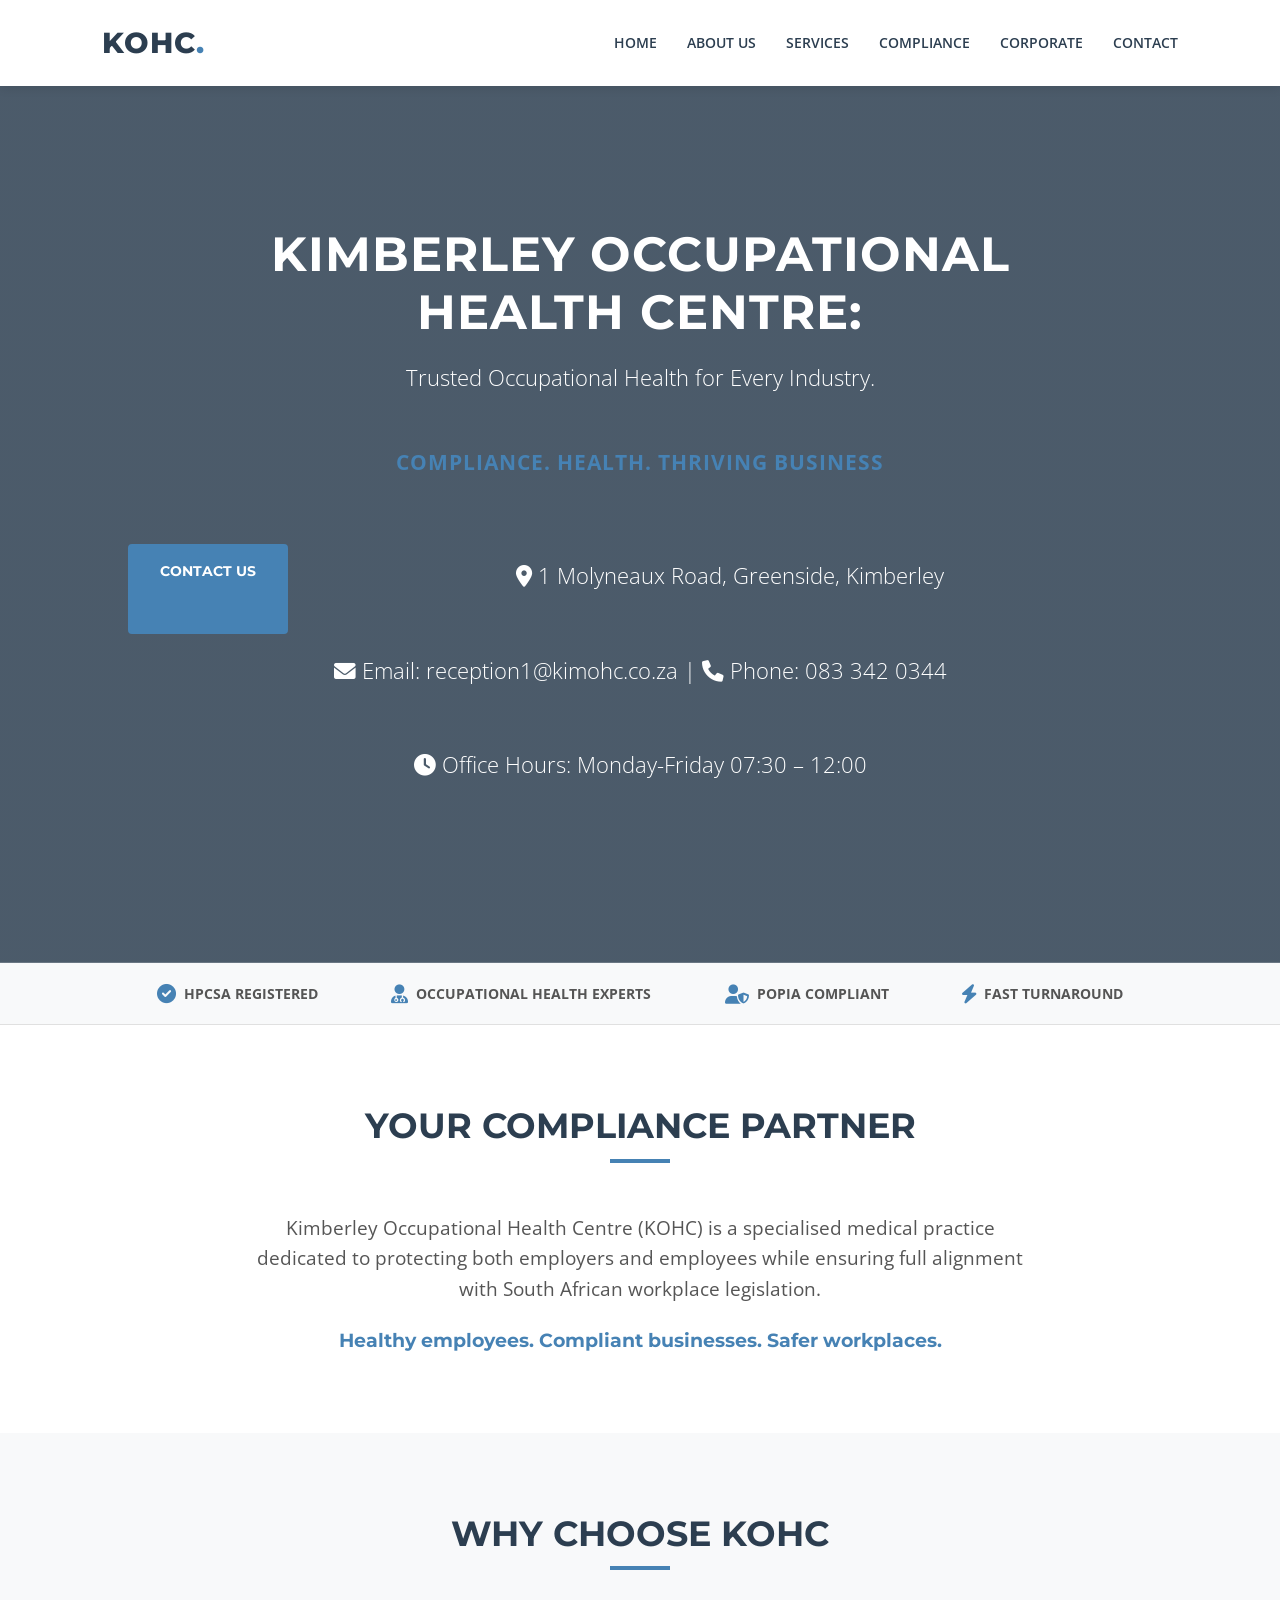
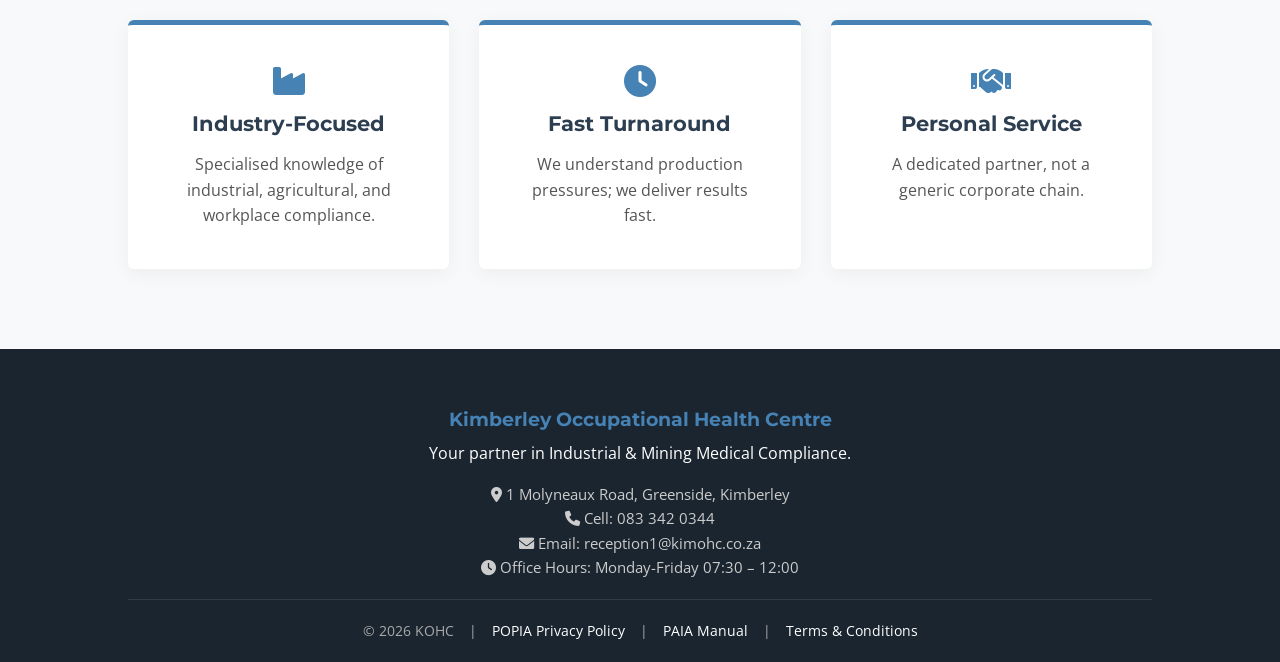
==== index.html @ a4889ae9 "update nav" ====
<!DOCTYPE html>
<html lang="en-ZA">
<head>
    <meta charset="UTF-8">
    <meta name="viewport" content="width=device-width, initial-scale=1.0">
    <title>KOHC | Occupational Health Services Kimberley</title>
    <link rel="stylesheet" href="style.css">
    <link rel="stylesheet" href="https://cdnjs.cloudflare.com/ajax/libs/font-awesome/6.0.0/css/all.min.css">
</head>
<body>

 <nav>
        <div class="logo">KOHC<span>.</span></div>
        <ul>
            <li><a href="index.html">Home</a></li>
            <li><a href="about.html">About Us</a></li>
            <li><a href="services.html">Services</a></li>
            <li><a href="compliance.html">Compliance</a></li>
            <li><a href="corporate.html">Corporate</a></li>
            <li><a href="contact.html">Contact</a></li>
        </ul>
    </nav>

    <header class="hero">
       <h1>Kimberley Occupational Health Centre:</h1> <!-- -->
       <p>Trusted Occupational Health for Every Industry.</p> <!-- -->
       <p style="font-size: 1.3rem; margin-top: 10px; font-weight: bold; letter-spacing: 1px; color: var(--steel-blue);">COMPLIANCE. HEALTH. THRIVING BUSINESS</p> <!-- -->
       <div class="cta-group" style="margin-top: 25px;">
            <a href="contact.html" class="btn btn-primary">Contact Us</a>
            <p style="margin-top: 15px;"><i class="fas fa-map-marker-alt"></i> 1 Molyneaux Road, Greenside, Kimberley</p> <!-- -->
            <p><i class="fas fa-envelope"></i> Email: reception1@kimohc.co.za | <i class="fas fa-phone"></i> Phone: 083 342 0344</p> <!-- -->
            <p><i class="fas fa-clock"></i> Office Hours: Monday-Friday 07:30 – 12:00</p> <!-- -->
        </div>
    </header>

    <div class="trust-bar">
        <div class="trust-item"><i class="fas fa-check-circle"></i> HPCSA REGISTERED</div>
        <div class="trust-item"><i class="fas fa-user-md"></i> OCCUPATIONAL HEALTH EXPERTS</div> <!-- -->
        <div class="trust-item"><i class="fas fa-user-shield"></i> POPIA COMPLIANT</div>
        <div class="trust-item"><i class="fas fa-bolt"></i> FAST TURNAROUND</div>
    </div>

    <section id="intro" class="section-padding">
        <div class="section-title">
            <h2>Your Compliance Partner</h2>
        </div>
        <div style="max-width: 800px; margin: 0 auto; text-align: center;">
            <p style="font-size: 1.2rem; color: #555;">Kimberley Occupational Health Centre (KOHC) is a specialised medical practice dedicated to protecting both employers and employees while ensuring full alignment with South African workplace legislation.</p> <!-- -->
            <br>
            <h3 style="color: var(--steel-blue);">Healthy employees. Compliant businesses. Safer workplaces.</h3>
        </div>
    </section>

    <section id="why-choose" class="section-padding" style="background: var(--light-grey);">
        <div class="section-title">
            <h2>Why Choose KOHC</h2>
        </div>
        <div class="grid">
            <div class="card">
                <i class="fas fa-industry fa-2x" style="color: var(--steel-blue); margin-bottom: 15px;"></i>
                <h3>Industry-Focused</h3> <!-- -->
                <p>Specialised knowledge of industrial, agricultural, and workplace compliance.</p>
            </div>
            <div class="card">
                <i class="fas fa-clock fa-2x" style="color: var(--steel-blue); margin-bottom: 15px;"></i>
                <h3>Fast Turnaround</h3>
                <p>We understand production pressures; we deliver results fast.</p>
            </div>
            <div class="card">
                <i class="fas fa-handshake fa-2x" style="color: var(--steel-blue); margin-bottom: 15px;"></i>
                <h3>Personal Service</h3>
                <p>A dedicated partner, not a generic corporate chain.</p>
            </div>
        </div>
    </section>

    <footer>
        <div class="footer-grid">
            <h3>Kimberley Occupational Health Centre</h3> <!-- -->
            <p>Your partner in Industrial & Mining Medical Compliance.</p>
            <p style="margin-top: 15px; font-size: 0.95rem; line-height: 1.6; color: #ccc;">
                <i class="fas fa-map-marker-alt"></i> 1 Molyneaux Road, Greenside, Kimberley<br> <!-- -->
                <i class="fas fa-phone"></i> Cell: 083 342 0344<br> <!-- -->
                <i class="fas fa-envelope"></i> Email: reception1@kimohc.co.za<br> <!-- -->
                <i class="fas fa-clock"></i> Office Hours: Monday-Friday 07:30 – 12:00 <!-- -->
            </p>
        </div>
        <div class="footer-bottom" style="margin-top: 20px; display: flex; justify-content: center; gap: 15px; flex-wrap: wrap;">
            <span>&copy; 2026 KOHC</span> | 
            <a href="popia.html" style="color: white; text-decoration: none;">POPIA Privacy Policy</a> | 
            <a href="paia.html" style="color: white; text-decoration: none;">PAIA Manual</a> | 
            <a href="terms.html" style="color: white; text-decoration: none;">Terms & Conditions</a>
        </div>
    </footer>

</body>
</html>
---- style.css ----
/* =========================================
   GLOBAL STYLES & FONTS
   ========================================= */
@import url('https://fonts.googleapis.com/css2?family=Montserrat:wght@400;700;800&family=Open+Sans:wght@300;400;600&display=swap');

:root {
    --charcoal: #2c3e50;
    --steel-blue: #4682b4;
    --accent-blue: #5dade2;
    --white: #ffffff;
    --light-grey: #f8f9fa;
    --dark-bg: #1a252f;
    --transition: all 0.3s ease;
}

* { 
    box-sizing: border-box; 
    margin: 0; 
    padding: 0; 
}

body {
    font-family: 'Open Sans', sans-serif;
    line-height: 1.6;
    color: var(--charcoal);
    background-color: var(--white);
}

h1, h2, h3, h4 { 
    font-family: 'Montserrat', sans-serif; 
    font-weight: 700; 
    line-height: 1.2;
}

/* =========================================
   NAVIGATION BAR
   ========================================= */
nav {
    display: flex;
    justify-content: space-between;
    align-items: center;
    padding: 20px 8%;
    background: var(--white);
    position: sticky;
    top: 0;
    z-index: 1000;
    box-shadow: 0 2px 10px rgba(0,0,0,0.1);
}

.logo { 
    font-size: 1.8rem; 
    font-weight: 800; 
    font-family: 'Montserrat', sans-serif;
    color: var(--charcoal); 
    letter-spacing: 1px;
}

.logo span { 
    color: var(--steel-blue); 
}

nav ul { 
    display: flex; 
    list-style: none; 
    gap: 30px; 
}

nav a { 
    text-decoration: none; 
    color: var(--charcoal); 
    font-weight: 600; 
    font-size: 0.9rem; 
    text-transform: uppercase;
    transition: var(--transition); 
}

nav a:hover { 
    color: var(--steel-blue); 
}

/* =========================================
   HERO SECTION
   ========================================= */
.hero {
    background: linear-gradient(rgba(44, 62, 80, 0.85), rgba(44, 62, 80, 0.85)), url('https://images.unsplash.com/photo-1579165466541-74e2beeac70b?auto=format&fit=crop&q=80&w=2070'); 
    background-size: cover;
    background-position: center;
    padding: 140px 10%;
    text-align: center;
    color: var(--white);
    display: flex;
    flex-direction: column;
    align-items: center;
    justify-content: center;
}

/* Custom styling for the corporate motto badge */
.hero-motto {
    font-size: 0.9rem;
    font-weight: 700;
    letter-spacing: 2px;
    color: var(--accent-blue);
    margin-bottom: 15px;
    text-transform: uppercase;
    display: block;
}

.hero h1 { 
    font-size: 3rem; 
    margin-bottom: 20px; 
    text-transform: uppercase;
    letter-spacing: 1px;
    max-width: 950px;
}

.hero p { 
    font-size: 1.35rem; 
    margin-bottom: 40px; 
    font-weight: 300; 
    max-width: 800px;
    margin-left: auto;
    margin-right: auto;
}

/* =========================================
   BUTTONS
   ========================================= */
.cta-group { 
    display: flex; 
    justify-content: center; 
    gap: 20px; 
    flex-wrap: wrap; 
}

.btn {
    padding: 15px 30px;
    border-radius: 4px;
    text-decoration: none;
    font-weight: 700;
    text-transform: uppercase;
    font-size: 0.85rem;
    transition: var(--transition);
    cursor: pointer;
    font-family: 'Montserrat', sans-serif;
}

.btn-primary { 
    background: var(--steel-blue); 
    color: var(--white); 
    border: 2px solid var(--steel-blue);
}

.btn-primary:hover { 
    background: var(--accent-blue); 
    border-color: var(--accent-blue);
    transform: translateY(-3px); 
}

.btn-secondary { 
    border: 2px solid var(--white); 
    color: var(--white); 
    background: transparent;
}

.btn-secondary:hover { 
    background: var(--white); 
    color: var(--charcoal); 
    transform: translateY(-3px);
}

/* =========================================
   TRUST BAR
   ========================================= */
.trust-bar {
    background: var(--light-grey);
    padding: 20px 10%;
    display: flex;
    justify-content: space-around;
    align-items: center;
    border-bottom: 1px solid #e0e0e0;
    flex-wrap: wrap;
    gap: 15px;
}

.trust-item { 
    font-weight: 700; 
    color: #555; 
    font-size: 0.85rem; 
    display: flex;
    align-items: center;
    gap: 8px;
    text-transform: uppercase;
}

.trust-item i {
    color: var(--steel-blue);
    font-size: 1.2rem;
}

/* =========================================
   SECTIONS & GRIDS
   ========================================= */
.section-padding { 
    padding: 80px 10%; 
}

.section-title { 
    text-align: center; 
    margin-bottom: 50px; 
}

.section-title h2 { 
    font-size: 2.2rem; 
    color: var(--charcoal); 
    position: relative; 
    padding-bottom: 15px; 
    text-transform: uppercase;
}

.section-title h2::after { 
    content: ''; 
    width: 60px; 
    height: 4px; 
    background: var(--steel-blue); 
    position: absolute; 
    bottom: 0; 
    left: 50%; 
    transform: translateX(-50%); 
}

.grid { 
    display: grid; 
    grid-template-columns: repeat(auto-fit, minmax(280px, 1fr)); 
    gap: 30px; 
}

.card { 
    background: var(--white); 
    padding: 40px; 
    border-radius: 6px; 
    box-shadow: 0 5px 20px rgba(0,0,0,0.05); 
    border-top: 5px solid var(--steel-blue); 
    transition: var(--transition); 
    text-align: center;
}

.card:hover { 
    transform: translateY(-10px); 
    box-shadow: 0 10px 25px rgba(0,0,0,0.1);
}

.card h3 { 
    margin-bottom: 15px; 
    color: var(--charcoal); 
    font-size: 1.3rem;
}

.card p {
    color: #555;
}

.card ul {
    list-style: none;
    text-align: left;
    margin-top: 15px;
}

.card ul li {
    padding: 8px 0;
    border-bottom: 1px solid #eee;
    color: #555;
}

.card ul li:last-child {
    border-bottom: none;
}

/* =========================================
   FOOTER
   ========================================= */
footer { 
    background: var(--dark-bg); 
    color: var(--white); 
    padding: 60px 10% 20px; 
    text-align: center; 
}

.footer-grid h3 {
    color: var(--steel-blue);
    margin-bottom: 10px;
}

.footer-bottom { 
    margin-top: 40px; 
    padding-top: 20px; 
    border-top: 1px solid rgba(255,255,255,0.1); 
    font-size: 0.85rem; 
    color: #aaa;
}

.footer-bottom a {
    transition: var(--transition);
}

.footer-bottom a:hover {
    color: var(--steel-blue) !important;
}

/* =========================================
   MOBILE RESPONSIVENESS (THE ULTIMATE FIX)
   ========================================= */
@media (max-width: 768px) {
    /* 1. Navigation Restructure */
    nav { 
        flex-direction: column; 
        padding: 15px 5%;
    }
    nav ul {
        justify-content: center;
        gap: 12px;
        margin-top: 10px;
        flex-wrap: wrap;
    }
    nav a { font-size: 0.85rem; }

    /* 2. OVERRIDE INLINE STYLES ON HERO BANNERS (Fixes squished text!) */
    .hero {
        padding: 60px 5% !important; 
    }
    .hero-motto {
        font-size: 0.8rem !important;
        margin-bottom: 10px !important;
    }
    .hero h1 { 
        font-size: 1.8rem !important; 
    }
    .hero p {
        font-size: 1.1rem !important;
        margin-bottom: 20px !important;
    }
    
    /* 3. Make buttons full-width for easy tapping */
    .cta-group {
        flex-direction: column;
        width: 100%;
        gap: 15px;
    }
    .btn {
        width: 100%;
        display: block;
        text-align: center;
    }
    
    /* 4. Trust Bar: Neat 2x2 grid instead of a massive list */
    .trust-bar {
        display: grid !important;
        grid-template-columns: 1fr 1fr;
        gap: 15px;
        padding: 20px 5%;
    }
    .trust-item {
        flex-direction: column;
        text-align: center;
        font-size: 0.75rem;
        gap: 5px;
    }

    /* 5. Tame the general padding */
    .section-padding { 
        padding: 40px 5% !important; 
    }
    .section-title h2 {
        font-size: 1.6rem;
    }
    
    /* 6. FORCE ALL INLINE GRIDS TO 1 COLUMN */
    .grid {
        grid-template-columns: 1fr !important;
        gap: 20px !important;
    }
    
    /* 7. EXCEPT the Staff Gallery - force to 2 columns so portraits aren't massive */
    .grid[style*="minmax"] {
        grid-template-columns: 1fr 1fr !important;
        gap: 10px !important;
    }

    /* 8. Fix the Doctor's inline padding pushing her text off-screen */
    div[style*="padding-left: 20px"] {
        padding-left: 0 !important;
        margin-top: 15px;
        text-align: center;
    }

    /* 9. Contact Page Form/Boxes */
    div[style*="min-width: 300px"] {
        min-width: 100% !important;
    }
    
    /* 10. Footer Links Stack */
    .footer-bottom {
        display: flex;
        flex-direction: column;
        gap: 10px;
    }
}
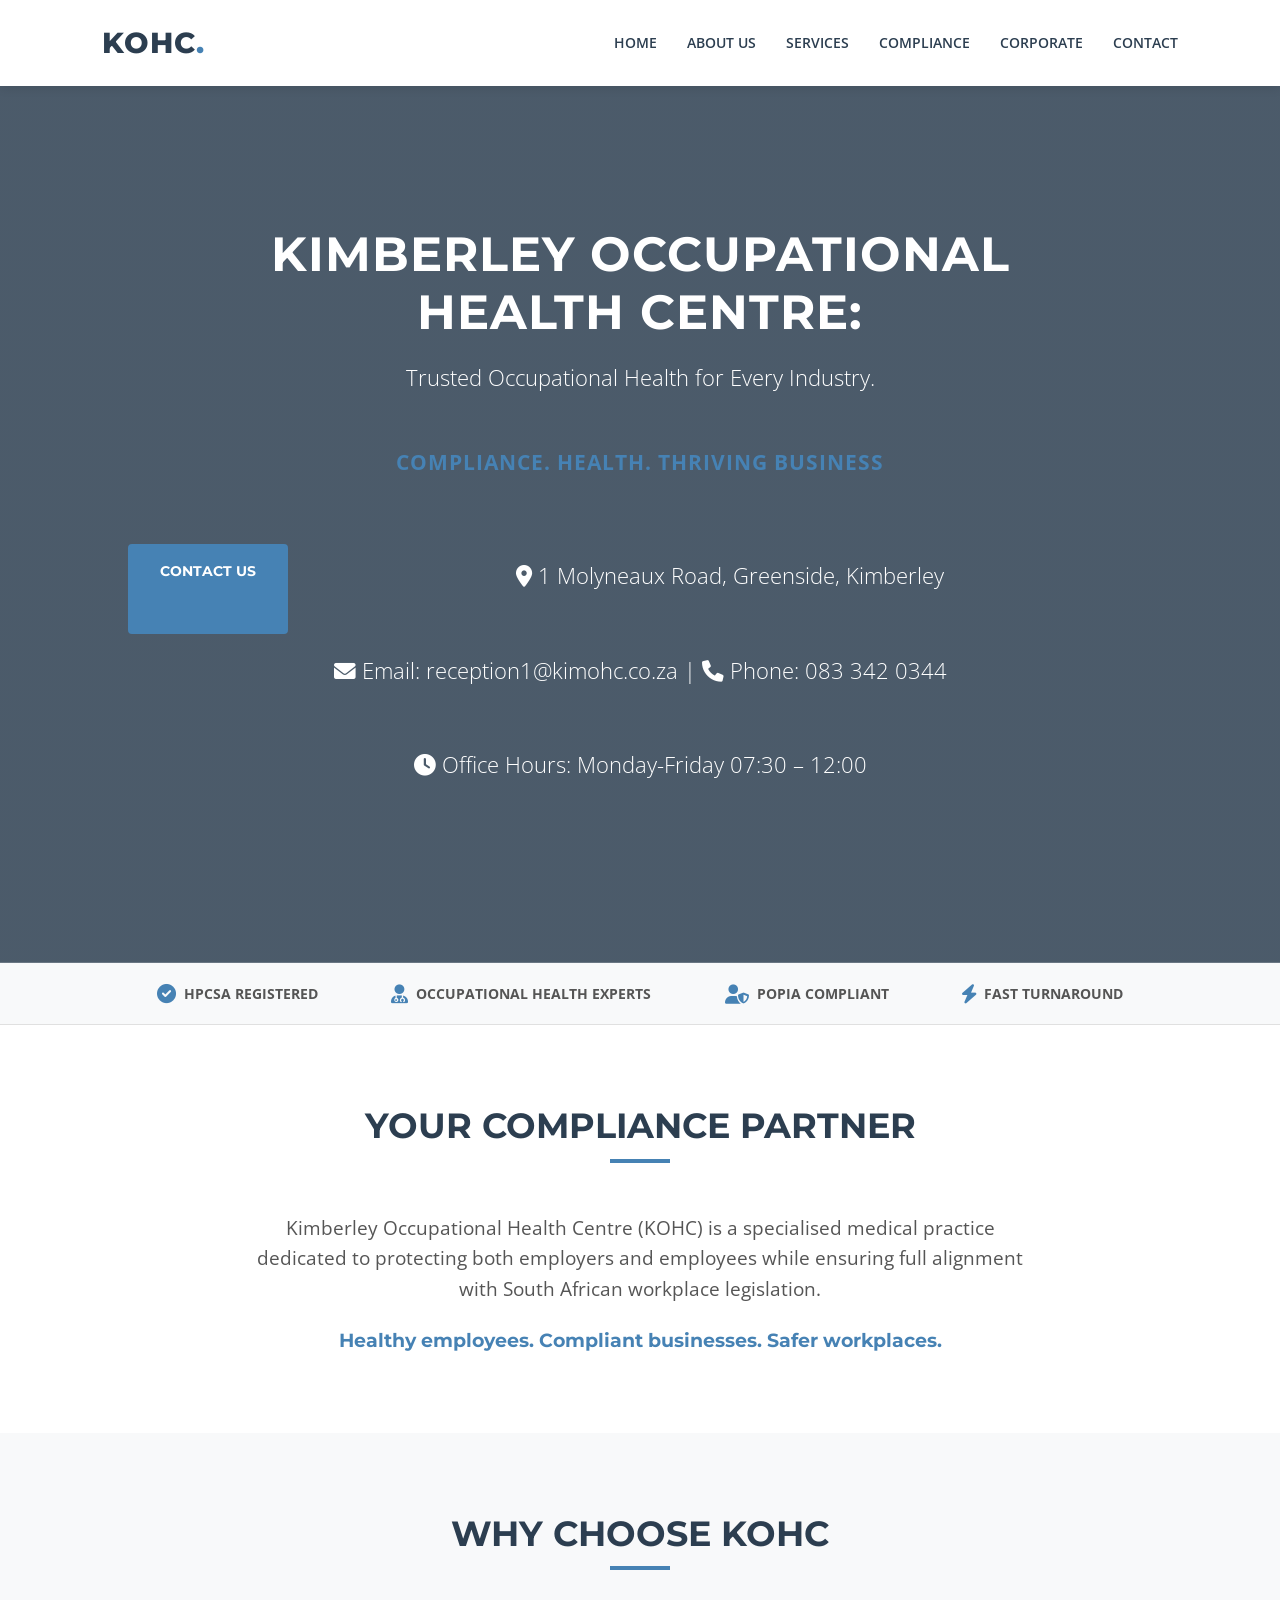
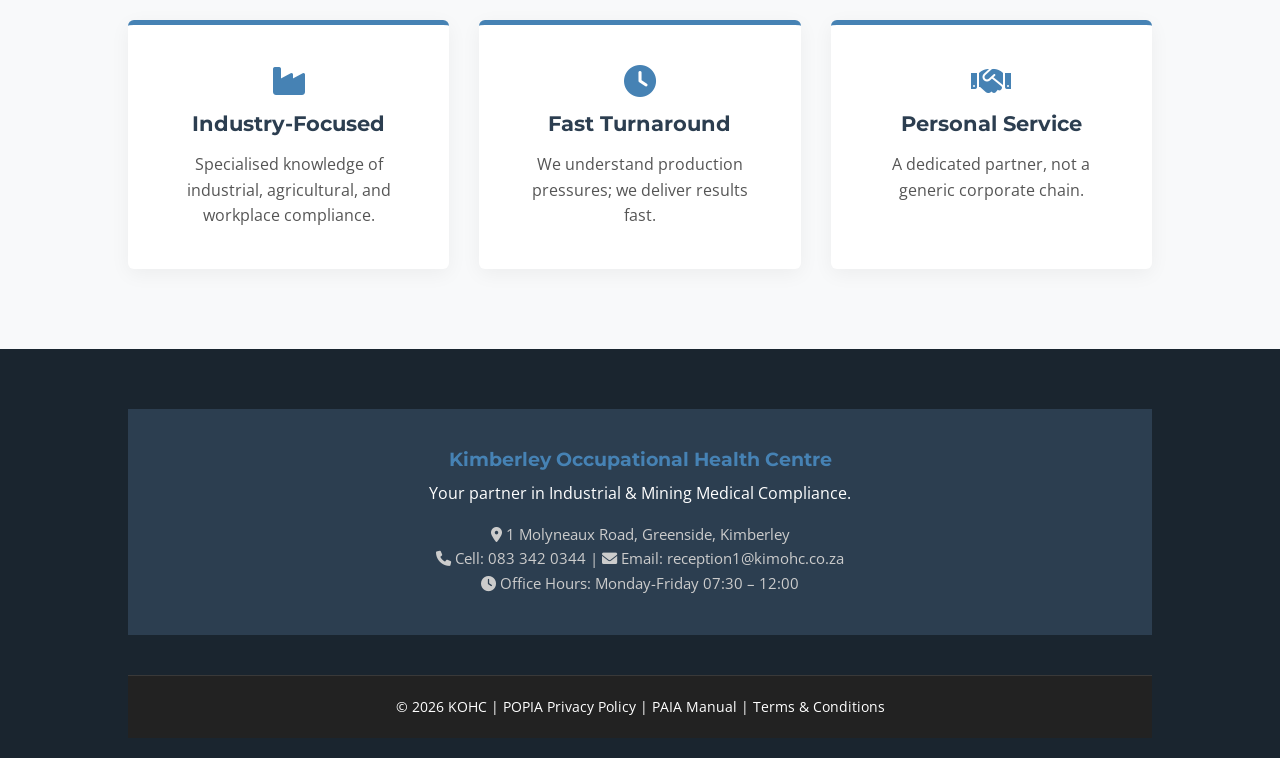
==== commit 846a5918: "code changes" ====
--- a/index.html
+++ b/index.html
@@ -74,18 +74,17 @@
         </div>
     </section>
 
-    <footer>
-        <div class="footer-grid">
-            <h3>Kimberley Occupational Health Centre</h3> <!-- -->
+  <footer>
+        <div class="footer-grid" style="padding: 40px 10%; display: flex; flex-direction: column; align-items: center; background: var(--charcoal); color: white;">
+            <h3>Kimberley Occupational Health Centre</h3>
             <p>Your partner in Industrial & Mining Medical Compliance.</p>
-            <p style="margin-top: 15px; font-size: 0.95rem; line-height: 1.6; color: #ccc;">
-                <i class="fas fa-map-marker-alt"></i> 1 Molyneaux Road, Greenside, Kimberley<br> <!-- -->
-                <i class="fas fa-phone"></i> Cell: 083 342 0344<br> <!-- -->
-                <i class="fas fa-envelope"></i> Email: reception1@kimohc.co.za<br> <!-- -->
-                <i class="fas fa-clock"></i> Office Hours: Monday-Friday 07:30 – 12:00 <!-- -->
+            <p style="margin-top: 15px; font-size: 0.95rem; line-height: 1.6; text-align: center; color: #ccc;">
+                <i class="fas fa-map-marker-alt"></i> 1 Molyneaux Road, Greenside, Kimberley<br>
+                <i class="fas fa-phone"></i> Cell: 083 342 0344 | <i class="fas fa-envelope"></i> Email: reception1@kimohc.co.za<br>
+                <i class="fas fa-clock"></i> Office Hours: Monday-Friday 07:30 – 12:00
             </p>
         </div>
-        <div class="footer-bottom" style="margin-top: 20px; display: flex; justify-content: center; gap: 15px; flex-wrap: wrap;">
+        <div class="footer-bottom" style="text-align: center; padding: 20px; background: #222; color: white;">
             <span>&copy; 2026 KOHC</span> | 
             <a href="popia.html" style="color: white; text-decoration: none;">POPIA Privacy Policy</a> | 
             <a href="paia.html" style="color: white; text-decoration: none;">PAIA Manual</a> | 
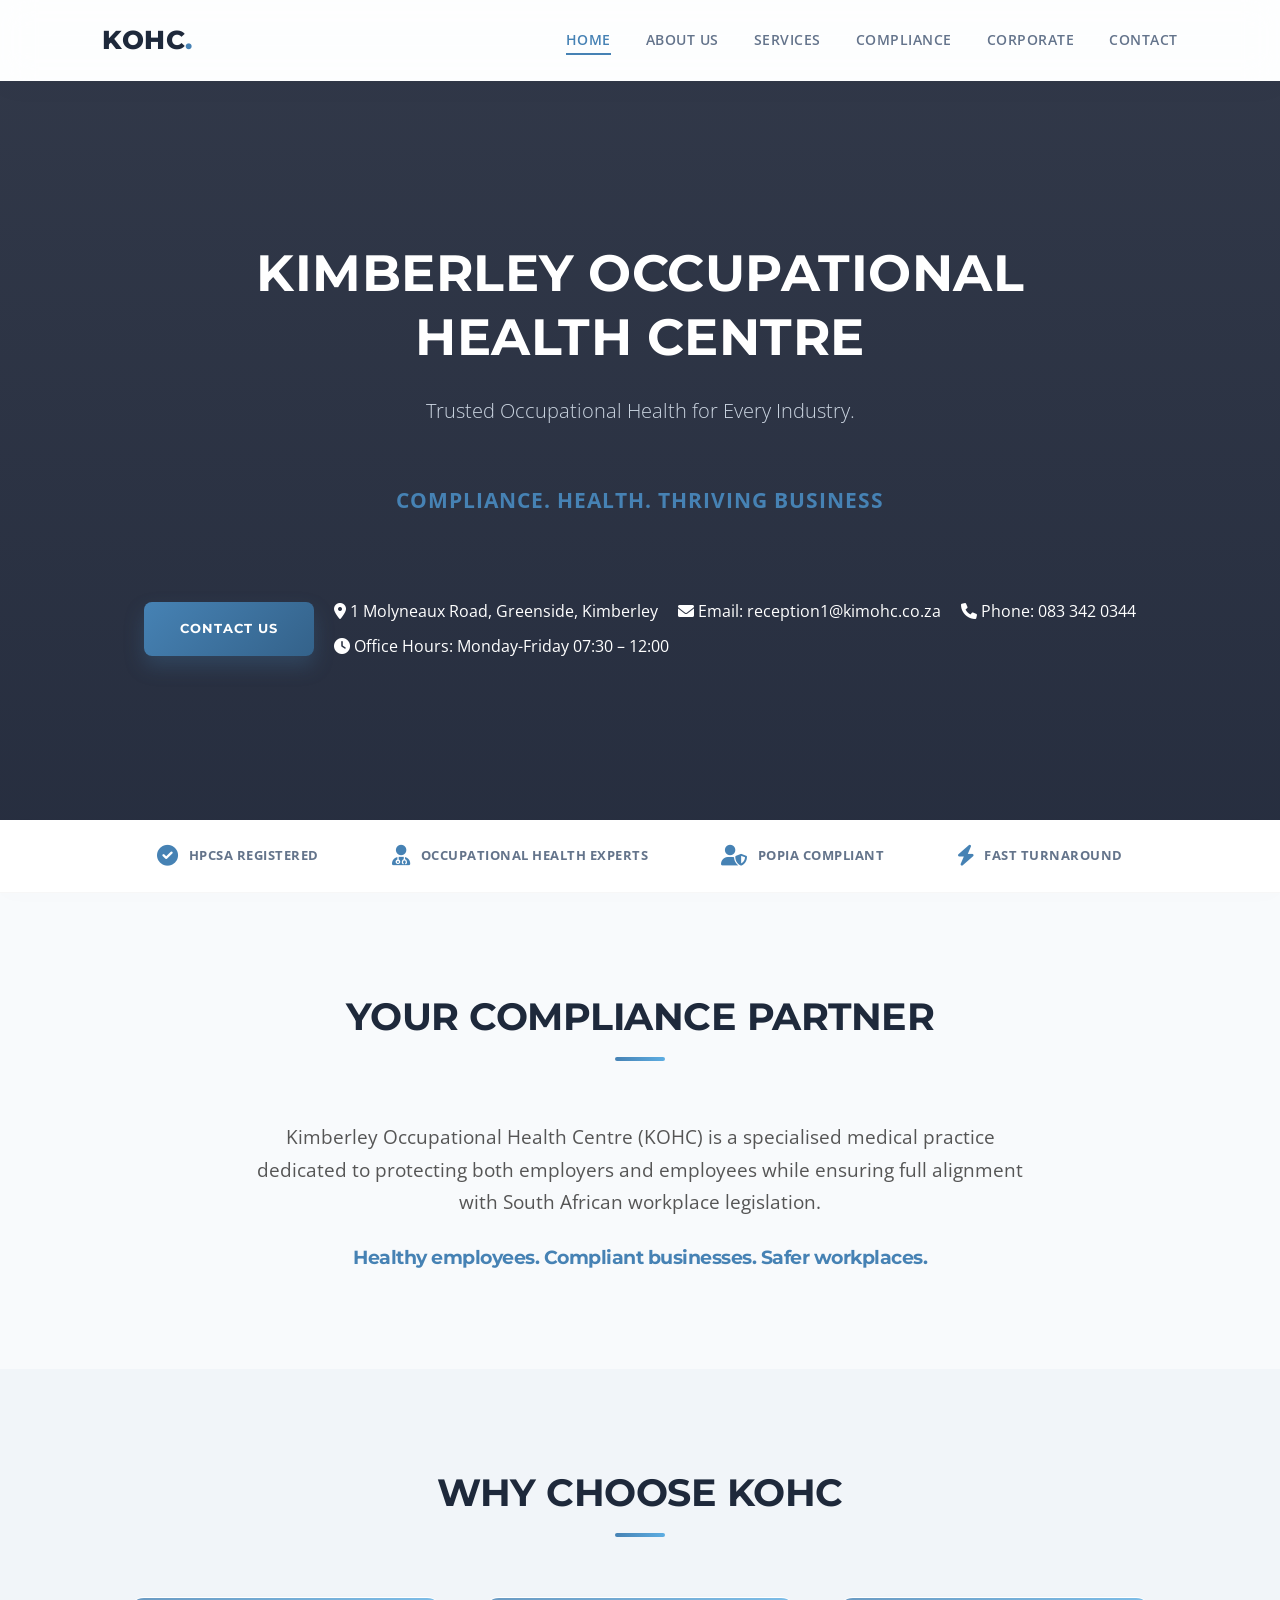
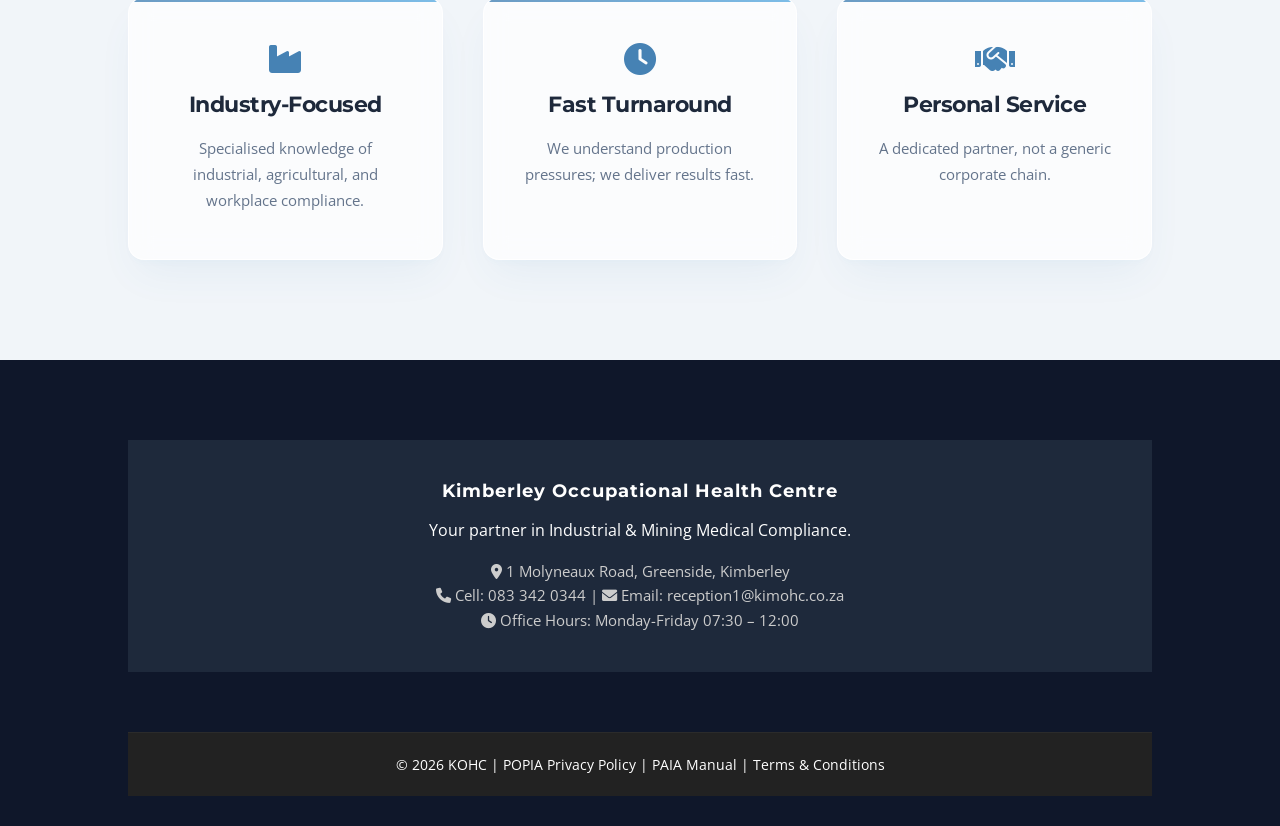
==== commit 0085c3fa: "Index update" ====
--- a/index.html
+++ b/index.html
@@ -9,10 +9,10 @@
 </head>
 <body>
 
- <nav>
+    <nav>
         <div class="logo">KOHC<span>.</span></div>
         <ul>
-            <li><a href="index.html">Home</a></li>
+            <li><a href="index.html" class="active">Home</a></li>
             <li><a href="about.html">About Us</a></li>
             <li><a href="services.html">Services</a></li>
             <li><a href="compliance.html">Compliance</a></li>
@@ -22,20 +22,30 @@
     </nav>
 
     <header class="hero">
-       <h1>Kimberley Occupational Health Centre:</h1> <!-- -->
-       <p>Trusted Occupational Health for Every Industry.</p> <!-- -->
-       <p style="font-size: 1.3rem; margin-top: 10px; font-weight: bold; letter-spacing: 1px; color: var(--steel-blue);">COMPLIANCE. HEALTH. THRIVING BUSINESS</p> <!-- -->
-       <div class="cta-group" style="margin-top: 25px;">
+       <h1>Kimberley Occupational Health Centre</h1>
+       <p>Trusted Occupational Health for Every Industry.</p>
+       <p style="font-size: 1.3rem; margin-top: 10px; font-weight: bold; letter-spacing: 1px; color: var(--steel-blue);">COMPLIANCE. HEALTH. THRIVING BUSINESS</p>
+       
+       <div class="cta-group" style="margin-top: 35px; align-items: center; justify-content: center; width: 100%;">
             <a href="contact.html" class="btn btn-primary">Contact Us</a>
-            <p style="margin-top: 15px;"><i class="fas fa-map-marker-alt"></i> 1 Molyneaux Road, Greenside, Kimberley</p> <!-- -->
-            <p><i class="fas fa-envelope"></i> Email: reception1@kimohc.co.za | <i class="fas fa-phone"></i> Phone: 083 342 0344</p> <!-- -->
-            <p><i class="fas fa-clock"></i> Office Hours: Monday-Friday 07:30 – 12:00</p> <!-- -->
+            
+            <div class="contact-info-wrapper" style="display: flex; flex-direction: column; gap: 8px; text-align: left;">
+                <div style="display: flex; gap: 20px; flex-wrap: wrap; font-size: 1rem;">
+                    <span><i class="fas fa-map-marker-alt"></i> 1 Molyneaux Road, Greenside, Kimberley</span>
+                    <span><i class="fas fa-envelope"></i> Email: reception1@kimohc.co.za</span>
+                    <span><i class="fas fa-phone"></i> Phone: 083 342 0344</span>
+                </div>
+                <div style="font-size: 1rem;">
+                    <span><i class="fas fa-clock"></i> Office Hours: Monday-Friday 07:30 – 12:00</span>
+                </div>
+            </div>
         </div>
+
     </header>
 
     <div class="trust-bar">
         <div class="trust-item"><i class="fas fa-check-circle"></i> HPCSA REGISTERED</div>
-        <div class="trust-item"><i class="fas fa-user-md"></i> OCCUPATIONAL HEALTH EXPERTS</div> <!-- -->
+        <div class="trust-item"><i class="fas fa-user-md"></i> OCCUPATIONAL HEALTH EXPERTS</div>
         <div class="trust-item"><i class="fas fa-user-shield"></i> POPIA COMPLIANT</div>
         <div class="trust-item"><i class="fas fa-bolt"></i> FAST TURNAROUND</div>
     </div>
@@ -45,7 +55,7 @@
             <h2>Your Compliance Partner</h2>
         </div>
         <div style="max-width: 800px; margin: 0 auto; text-align: center;">
-            <p style="font-size: 1.2rem; color: #555;">Kimberley Occupational Health Centre (KOHC) is a specialised medical practice dedicated to protecting both employers and employees while ensuring full alignment with South African workplace legislation.</p> <!-- -->
+            <p style="font-size: 1.2rem; color: #555;">Kimberley Occupational Health Centre (KOHC) is a specialised medical practice dedicated to protecting both employers and employees while ensuring full alignment with South African workplace legislation.</p>
             <br>
             <h3 style="color: var(--steel-blue);">Healthy employees. Compliant businesses. Safer workplaces.</h3>
         </div>
@@ -58,7 +68,7 @@
         <div class="grid">
             <div class="card">
                 <i class="fas fa-industry fa-2x" style="color: var(--steel-blue); margin-bottom: 15px;"></i>
-                <h3>Industry-Focused</h3> <!-- -->
+                <h3>Industry-Focused</h3>
                 <p>Specialised knowledge of industrial, agricultural, and workplace compliance.</p>
             </div>
             <div class="card">
@@ -74,7 +84,7 @@
         </div>
     </section>
 
-  <footer>
+    <footer>
         <div class="footer-grid" style="padding: 40px 10%; display: flex; flex-direction: column; align-items: center; background: var(--charcoal); color: white;">
             <h3>Kimberley Occupational Health Centre</h3>
             <p>Your partner in Industrial & Mining Medical Compliance.</p>
--- a/style.css
+++ b/style.css
@@ -4,13 +4,16 @@
 @import url('https://fonts.googleapis.com/css2?family=Montserrat:wght@400;700;800&family=Open+Sans:wght@300;400;600&display=swap');
 
 :root {
-    --charcoal: #2c3e50;
-    --steel-blue: #4682b4;
-    --accent-blue: #5dade2;
+    --charcoal: #1e293b; /* Deepened slightly for higher contrast and premium appeal */
+    --steel-blue: #4682b4; /* Brand identity steel blue[cite: 50] */
+    --accent-blue: #5dade2; /* Bright accent blue[cite: 50] */
     --white: #ffffff;
-    --light-grey: #f8f9fa;
-    --dark-bg: #1a252f;
-    --transition: all 0.3s ease;
+    --light-grey: #f1f5f9; /* Modern slate-tinted light grey */
+    --body-bg: #f8fafc; /* Ultra-premium cool off-white background */
+    --dark-bg: #0f172a; /* Richer, darker navy-charcoal for high-end contrast */
+    
+    /* Apple-style custom cubic-bezier for silky, natural-feeling transitions */
+    --transition: all 0.4s cubic-bezier(0.16, 1, 0.3, 1);
 }
 
 * { 
@@ -20,110 +23,128 @@
 }
 
 body {
-    font-family: 'Open Sans', sans-serif;
-    line-height: 1.6;
+    font-family: 'Open Sans', sans-serif; /*[cite: 50] */
+    line-height: 1.7; /* Extra breathing room for modern typography */
+    color: #475569; /* Soft slate grey instead of harsh charcoal[cite: 50] */
+    background-color: var(--body-bg); /* Highlighted background for glassmorphism to sit on */
+}
+
+h1, h2, h3, h4 { 
+    font-family: 'Montserrat', sans-serif; /*[cite: 50] */
+    font-weight: 700; 
+    line-height: 1.25;
+    letter-spacing: -0.5px; /* Tighter kerning for editorial style[cite: 50] */
     color: var(--charcoal);
-    background-color: var(--white);
-}
-
-h1, h2, h3, h4 { 
-    font-family: 'Montserrat', sans-serif; 
-    font-weight: 700; 
-    line-height: 1.2;
-}
-
-/* =========================================
-   NAVIGATION BAR
+}
+
+/* =========================================
+   NAVIGATION BAR (Frosted Glass Effect)
    ========================================= */
 nav {
     display: flex;
     justify-content: space-between;
     align-items: center;
-    padding: 20px 8%;
-    background: var(--white);
+    padding: 18px 8%;
+    
+    /* Premium Glassmorphic Layer */
+    background: rgba(255, 255, 255, 0.75); 
+    backdrop-filter: blur(16px); 
+    -webkit-backdrop-filter: blur(16px); /* Safari support[cite: 50] */
+    border-bottom: 1px solid rgba(255, 255, 255, 0.5); /* Ultra-fine highlight line */
+    box-shadow: 0 4px 30px rgba(15, 23, 42, 0.03); /* Extremely soft ambient shadow */
+    
     position: sticky;
     top: 0;
     z-index: 1000;
-    box-shadow: 0 2px 10px rgba(0,0,0,0.1);
 }
 
 .logo { 
-    font-size: 1.8rem; 
+    font-size: 1.6rem; 
     font-weight: 800; 
-    font-family: 'Montserrat', sans-serif;
+    font-family: 'Montserrat', sans-serif; /*[cite: 50] */
     color: var(--charcoal); 
-    letter-spacing: 1px;
+    letter-spacing: 0.5px;
 }
 
 .logo span { 
-    color: var(--steel-blue); 
+    color: var(--steel-blue); /*[cite: 50] */
 }
 
 nav ul { 
     display: flex; 
     list-style: none; 
-    gap: 30px; 
+    gap: 35px; 
 }
 
 nav a { 
     text-decoration: none; 
-    color: var(--charcoal); 
+    color: #64748b; /* Softened standard link color */
     font-weight: 600; 
-    font-size: 0.9rem; 
-    text-transform: uppercase;
+    font-size: 0.85rem; 
+    text-transform: uppercase;
+    letter-spacing: 0.5px;
     transition: var(--transition); 
 }
 
 nav a:hover { 
-    color: var(--steel-blue); 
-}
-
-/* =========================================
-   HERO SECTION
+    color: var(--steel-blue); /*[cite: 50] */
+}
+
+nav a.active { 
+    color: var(--steel-blue); /*[cite: 50] */
+    border-bottom: 2px solid var(--steel-blue); /*[cite: 50] */
+    padding-bottom: 4px;
+}
+
+/* =========================================
+   HERO SECTION (With Parallax Depth)
    ========================================= */
 .hero {
-    background: linear-gradient(rgba(44, 62, 80, 0.85), rgba(44, 62, 80, 0.85)), url('https://images.unsplash.com/photo-1579165466541-74e2beeac70b?auto=format&fit=crop&q=80&w=2070'); 
+    /* Subtle overlay gradient to blend into dark headers */
+    background: linear-gradient(rgba(15, 23, 42, 0.85), rgba(15, 23, 42, 0.9)), url('https://images.unsplash.com/photo-1579165466541-74e2beeac70b?auto=format&fit=crop&q=80&w=2070'); /*[cite: 50] */
     background-size: cover;
     background-position: center;
-    padding: 140px 10%;
+    background-attachment: fixed; /* Creates premium parallax background scroll */
+    padding: 160px 10%;
     text-align: center;
-    color: var(--white);
+    color: var(--white); /*[cite: 50] */
     display: flex;
     flex-direction: column;
     align-items: center;
     justify-content: center;
 }
 
-/* Custom styling for the corporate motto badge */
 .hero-motto {
-    font-size: 0.9rem;
-    font-weight: 700;
-    letter-spacing: 2px;
-    color: var(--accent-blue);
-    margin-bottom: 15px;
+    font-size: 0.85rem;
+    font-weight: 800;
+    letter-spacing: 3px; /* Clean tracking */
+    color: var(--accent-blue); /*[cite: 50] */
+    margin-bottom: 20px;
     text-transform: uppercase;
     display: block;
 }
 
 .hero h1 { 
-    font-size: 3rem; 
-    margin-bottom: 20px; 
-    text-transform: uppercase;
-    letter-spacing: 1px;
+    font-size: 3.2rem; 
+    margin-bottom: 25px; 
+    text-transform: uppercase;
+    letter-spacing: 0.5px;
     max-width: 950px;
+    color: var(--white);
 }
 
 .hero p { 
-    font-size: 1.35rem; 
-    margin-bottom: 40px; 
+    font-size: 1.25rem; 
+    margin-bottom: 45px; 
     font-weight: 300; 
-    max-width: 800px;
+    max-width: 750px;
     margin-left: auto;
     margin-right: auto;
-}
-
-/* =========================================
-   BUTTONS
+    color: #cbd5e1; /* Off-white for sleek contrast */
+}
+
+/* =========================================
+   BUTTONS (Dynamic Gradients)
    ========================================= */
 .cta-group { 
     display: flex; 
@@ -133,142 +154,179 @@
 }
 
 .btn {
-    padding: 15px 30px;
-    border-radius: 4px;
+    padding: 16px 36px;
+    border-radius: 8px; /* Slightly softer corners for high-end look */
     text-decoration: none;
     font-weight: 700;
     text-transform: uppercase;
-    font-size: 0.85rem;
+    font-size: 0.8rem;
+    letter-spacing: 1px;
     transition: var(--transition);
     cursor: pointer;
-    font-family: 'Montserrat', sans-serif;
+    font-family: 'Montserrat', sans-serif; /*[cite: 50] */
 }
 
 .btn-primary { 
-    background: var(--steel-blue); 
+    /* Rich, multi-tone blue gradient */
+    background: linear-gradient(135deg, var(--steel-blue), #34628a); 
     color: var(--white); 
-    border: 2px solid var(--steel-blue);
+    border: none;
+    /* Brand-tinted glow shadow */
+    box-shadow: 0 10px 20px rgba(70, 130, 180, 0.25);
 }
 
 .btn-primary:hover { 
-    background: var(--accent-blue); 
-    border-color: var(--accent-blue);
+    background: linear-gradient(135deg, var(--accent-blue), var(--steel-blue)); /*[cite: 50] */
     transform: translateY(-3px); 
+    box-shadow: 0 15px 25px rgba(70, 130, 180, 0.45);
 }
 
 .btn-secondary { 
-    border: 2px solid var(--white); 
-    color: var(--white); 
-    background: transparent;
+    border: 2px solid rgba(255, 255, 255, 0.8); 
+    color: var(--white); /*[cite: 50] */
+    background: rgba(255, 255, 255, 0.05);
+    backdrop-filter: blur(5px);
 }
 
 .btn-secondary:hover { 
-    background: var(--white); 
-    color: var(--charcoal); 
+    background: var(--white); /*[cite: 50] */
+    color: var(--dark-bg); 
     transform: translateY(-3px);
+    border-color: var(--white);
 }
 
 /* =========================================
    TRUST BAR
    ========================================= */
 .trust-bar {
-    background: var(--light-grey);
-    padding: 20px 10%;
+    background: var(--white);
+    padding: 25px 10%;
     display: flex;
     justify-content: space-around;
     align-items: center;
-    border-bottom: 1px solid #e0e0e0;
+    border-bottom: 1px solid rgba(0, 0, 0, 0.03);
     flex-wrap: wrap;
     gap: 15px;
+    box-shadow: 0 4px 20px rgba(0, 0, 0, 0.01);
 }
 
 .trust-item { 
     font-weight: 700; 
-    color: #555; 
-    font-size: 0.85rem; 
+    color: #64748b; 
+    font-size: 0.8rem; 
     display: flex;
     align-items: center;
-    gap: 8px;
-    text-transform: uppercase;
+    gap: 10px;
+    text-transform: uppercase;
+    letter-spacing: 0.5px;
 }
 
 .trust-item i {
-    color: var(--steel-blue);
-    font-size: 1.2rem;
-}
-
-/* =========================================
-   SECTIONS & GRIDS
+    color: var(--steel-blue); /*[cite: 50] */
+    font-size: 1.3rem;
+}
+
+/* =========================================
+   SECTIONS & GRIDS (Depth-based Cards)
    ========================================= */
 .section-padding { 
-    padding: 80px 10%; 
+    padding: 100px 10%; 
 }
 
 .section-title { 
     text-align: center; 
-    margin-bottom: 50px; 
+    margin-bottom: 60px; 
 }
 
 .section-title h2 { 
-    font-size: 2.2rem; 
+    font-size: 2.4rem; 
     color: var(--charcoal); 
     position: relative; 
-    padding-bottom: 15px; 
+    padding-bottom: 20px; 
     text-transform: uppercase;
 }
 
 .section-title h2::after { 
     content: ''; 
-    width: 60px; 
+    width: 50px; 
     height: 4px; 
-    background: var(--steel-blue); 
+    background: linear-gradient(90deg, var(--steel-blue), var(--accent-blue)); 
     position: absolute; 
     bottom: 0; 
     left: 50%; 
     transform: translateX(-50%); 
+    border-radius: 2px;
 }
 
 .grid { 
     display: grid; 
-    grid-template-columns: repeat(auto-fit, minmax(280px, 1fr)); 
-    gap: 30px; 
-}
-
+    grid-template-columns: repeat(auto-fit, minmax(300px, 1fr)); 
+    gap: 40px; 
+}    
+
+/* Premium Glassmorphic Service Cards */
 .card { 
-    background: var(--white); 
-    padding: 40px; 
-    border-radius: 6px; 
-    box-shadow: 0 5px 20px rgba(0,0,0,0.05); 
-    border-top: 5px solid var(--steel-blue); 
+    background: rgba(255, 255, 255, 0.7); /* Perfect transparency on body-bg */
+    backdrop-filter: blur(12px);
+    -webkit-backdrop-filter: blur(12px); /*[cite: 50] */
+    padding: 45px 35px; 
+    border-radius: 16px; /* Sleeker, softer corners[cite: 50] */
+    border: 1px solid rgba(255, 255, 255, 0.8); /* Sharp inner border[cite: 50] */
+    
+    /* Double-layered soft ambient shadow with brand-tinted undertones */
+    box-shadow: 
+        0 4px 6px -1px rgba(70, 130, 180, 0.02),
+        0 20px 40px -10px rgba(70, 130, 180, 0.08); 
+    
     transition: var(--transition); 
     text-align: center;
+    position: relative;
+    overflow: hidden;
+}
+
+/* Dynamic Top Border Line inside the card padding wrapper */
+.card::before {
+    content: '';
+    position: absolute;
+    top: 0;
+    left: 0;
+    width: 100%;
+    height: 4px;
+    background: linear-gradient(90deg, var(--steel-blue), var(--accent-blue));
+    opacity: 0.8;
 }
 
 .card:hover { 
-    transform: translateY(-10px); 
-    box-shadow: 0 10px 25px rgba(0,0,0,0.1);
+    transform: translateY(-10px) scale(1.02); 
+    background: rgba(255, 255, 255, 0.95); /*[cite: 50] */
+    /* Deeper, more expansive glow effect */
+    box-shadow: 
+        0 10px 20px -3px rgba(70, 130, 180, 0.08),
+        0 30px 60px -15px rgba(70, 130, 180, 0.18); /*[cite: 50] */
 }
 
 .card h3 { 
-    margin-bottom: 15px; 
+    margin-bottom: 18px; 
     color: var(--charcoal); 
-    font-size: 1.3rem;
+    font-size: 1.4rem;
 }
 
 .card p {
-    color: #555;
+    color: #64748b;
+    font-size: 0.95rem;
 }
 
 .card ul {
     list-style: none;
     text-align: left;
-    margin-top: 15px;
+    margin-top: 20px;
 }
 
 .card ul li {
-    padding: 8px 0;
-    border-bottom: 1px solid #eee;
-    color: #555;
+    padding: 12px 0;
+    border-bottom: 1px solid rgba(15, 23, 42, 0.05); /* Soft divider lines */
+    color: #475569;
+    font-size: 0.95rem;
 }
 
 .card ul li:last-child {
@@ -280,63 +338,66 @@
    ========================================= */
 footer { 
     background: var(--dark-bg); 
-    color: var(--white); 
-    padding: 60px 10% 20px; 
+    color: #94a3b8; /* Highly readable cool light-grey text */
+    padding: 80px 10% 30px; 
     text-align: center; 
 }
 
 .footer-grid h3 {
-    color: var(--steel-blue);
-    margin-bottom: 10px;
+    color: var(--white);
+    margin-bottom: 15px;
+    font-size: 1.1rem;
+    letter-spacing: 1px;
 }
 
 .footer-bottom { 
-    margin-top: 40px; 
-    padding-top: 20px; 
-    border-top: 1px solid rgba(255,255,255,0.1); 
+    margin-top: 60px; 
+    padding-top: 25px; 
+    border-top: 1px solid rgba(255, 255, 255, 0.04); 
     font-size: 0.85rem; 
-    color: #aaa;
+    color: #64748b;
 }
 
 .footer-bottom a {
+    color: #94a3b8;
+    text-decoration: none;
     transition: var(--transition);
 }
 
 .footer-bottom a:hover {
-    color: var(--steel-blue) !important;
-}
-
-/* =========================================
-   MOBILE RESPONSIVENESS (THE ULTIMATE FIX)
+    color: var(--accent-blue) !important;
+}
+
+/* =========================================
+   MOBILE RESPONSIVENESS (Refined & Scaled)
    ========================================= */
 @media (max-width: 768px) {
     /* 1. Navigation Restructure */
     nav { 
         flex-direction: column; 
-        padding: 15px 5%;
+        padding: 15px 5%; /*[cite: 50] */
     }
     nav ul {
         justify-content: center;
-        gap: 12px;
-        margin-top: 10px;
+        gap: 15px;
+        margin-top: 15px;
         flex-wrap: wrap;
     }
-    nav a { font-size: 0.85rem; }
-
-    /* 2. OVERRIDE INLINE STYLES ON HERO BANNERS (Fixes squished text!) */
+    nav a { font-size: 0.8rem; }
+
+    /* 2. OVERRIDE INLINE STYLES ON HERO BANNERS */
+    header { padding: 60px 5% !important; } /*[cite: 50] */
+    
     .hero {
-        padding: 60px 5% !important; 
-    }
-    .hero-motto {
-        font-size: 0.8rem !important;
-        margin-bottom: 10px !important;
+        padding: 80px 5% !important; 
+        background-attachment: scroll; /* Disable parallax on mobile for smooth scrolling performance */
     }
     .hero h1 { 
-        font-size: 1.8rem !important; 
+        font-size: 2rem !important; 
     }
     .hero p {
         font-size: 1.1rem !important;
-        margin-bottom: 20px !important;
+        margin-bottom: 30px !important;
     }
     
     /* 3. Make buttons full-width for easy tapping */
@@ -351,44 +412,44 @@
         text-align: center;
     }
     
-    /* 4. Trust Bar: Neat 2x2 grid instead of a massive list */
+    /* 4. Trust Bar: Neat 2x2 grid */
     .trust-bar {
         display: grid !important;
         grid-template-columns: 1fr 1fr;
-        gap: 15px;
-        padding: 20px 5%;
+        gap: 20px;
+        padding: 25px 5%;
     }
     .trust-item {
         flex-direction: column;
         text-align: center;
         font-size: 0.75rem;
-        gap: 5px;
+        gap: 8px;
     }
 
     /* 5. Tame the general padding */
     .section-padding { 
-        padding: 40px 5% !important; 
+        padding: 60px 5% !important; 
     }
     .section-title h2 {
-        font-size: 1.6rem;
+        font-size: 1.8rem;
     }
     
     /* 6. FORCE ALL INLINE GRIDS TO 1 COLUMN */
     .grid {
         grid-template-columns: 1fr !important;
-        gap: 20px !important;
-    }
-    
-    /* 7. EXCEPT the Staff Gallery - force to 2 columns so portraits aren't massive */
+        gap: 25px !important;
+    }
+    
+    /* 7. EXCEPT the Staff Gallery */
     .grid[style*="minmax"] {
         grid-template-columns: 1fr 1fr !important;
-        gap: 10px !important;
-    }
-
-    /* 8. Fix the Doctor's inline padding pushing her text off-screen */
+        gap: 15px !important;
+    }
+
+    /* 8. Fix the Doctor's inline padding */
     div[style*="padding-left: 20px"] {
         padding-left: 0 !important;
-        margin-top: 15px;
+        margin-top: 25px;
         text-align: center;
     }
 
@@ -401,6 +462,6 @@
     .footer-bottom {
         display: flex;
         flex-direction: column;
-        gap: 10px;
+        gap: 15px;
     }
 }
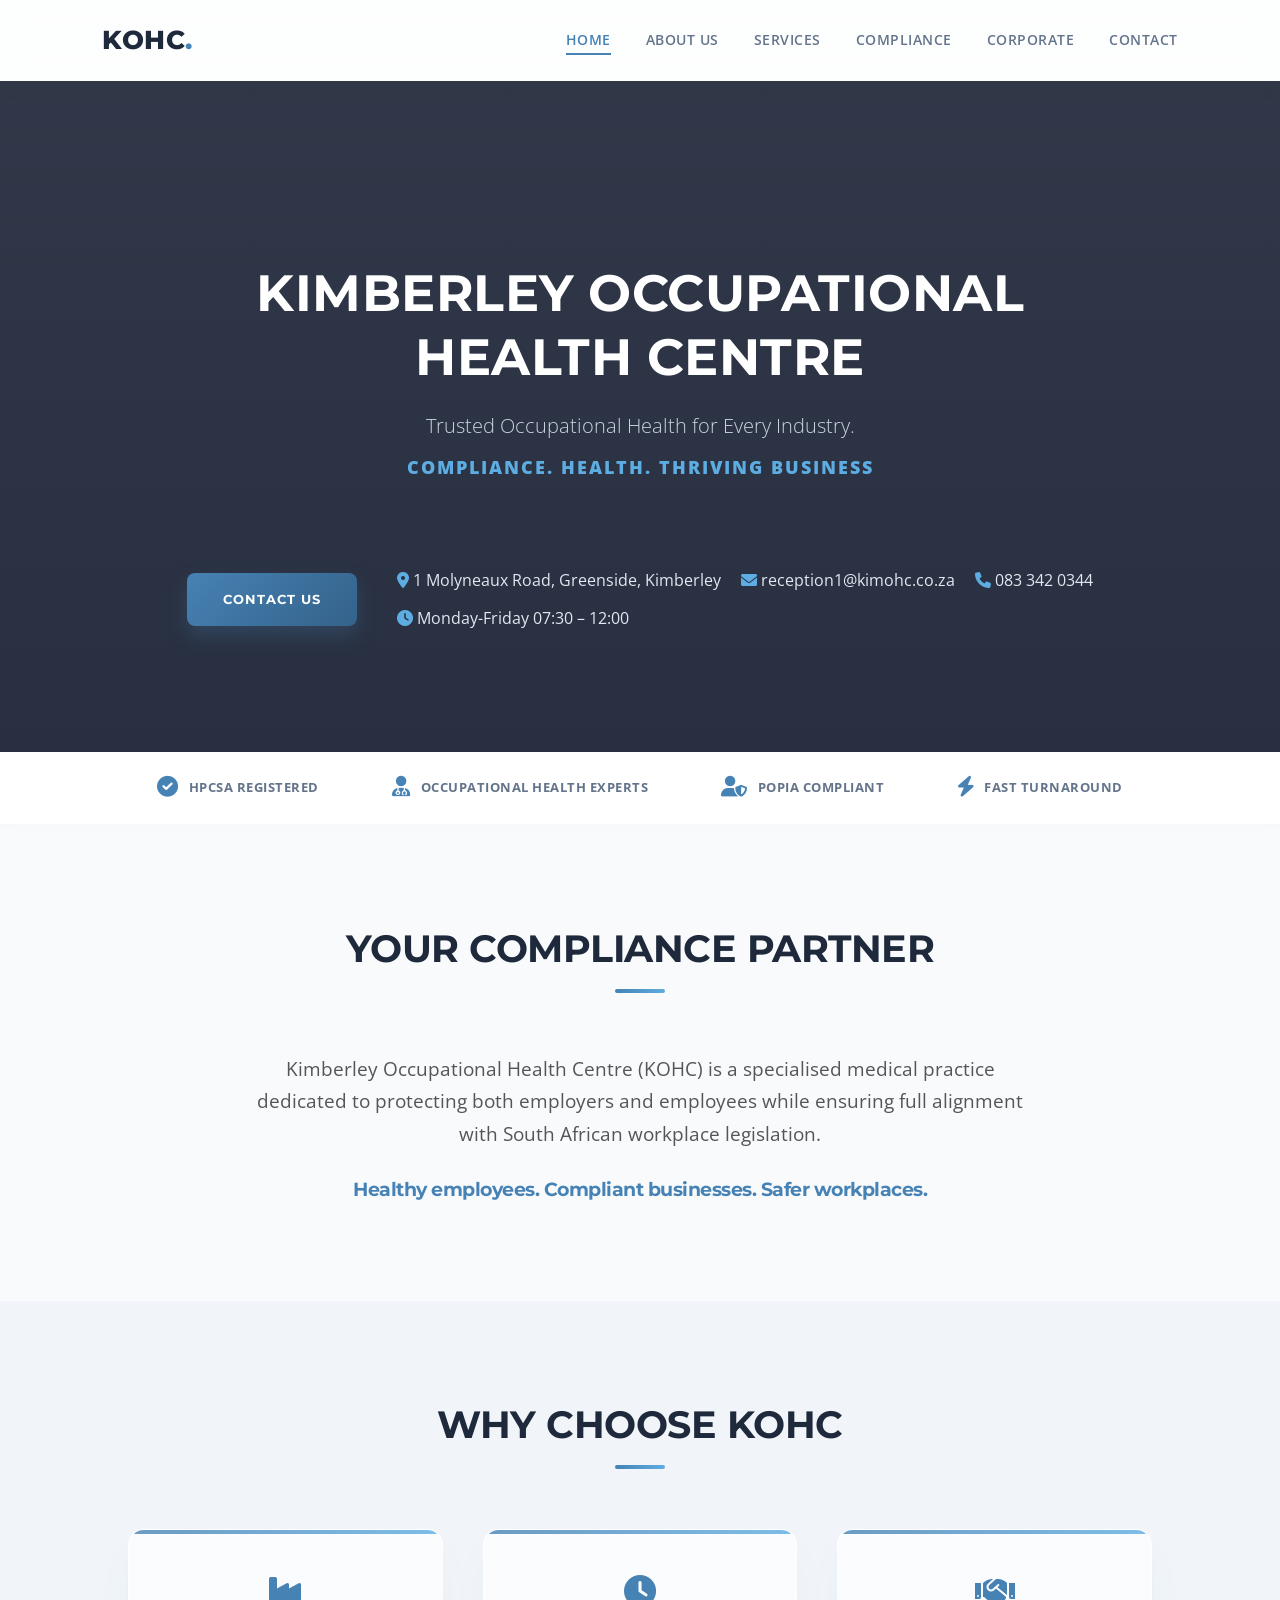
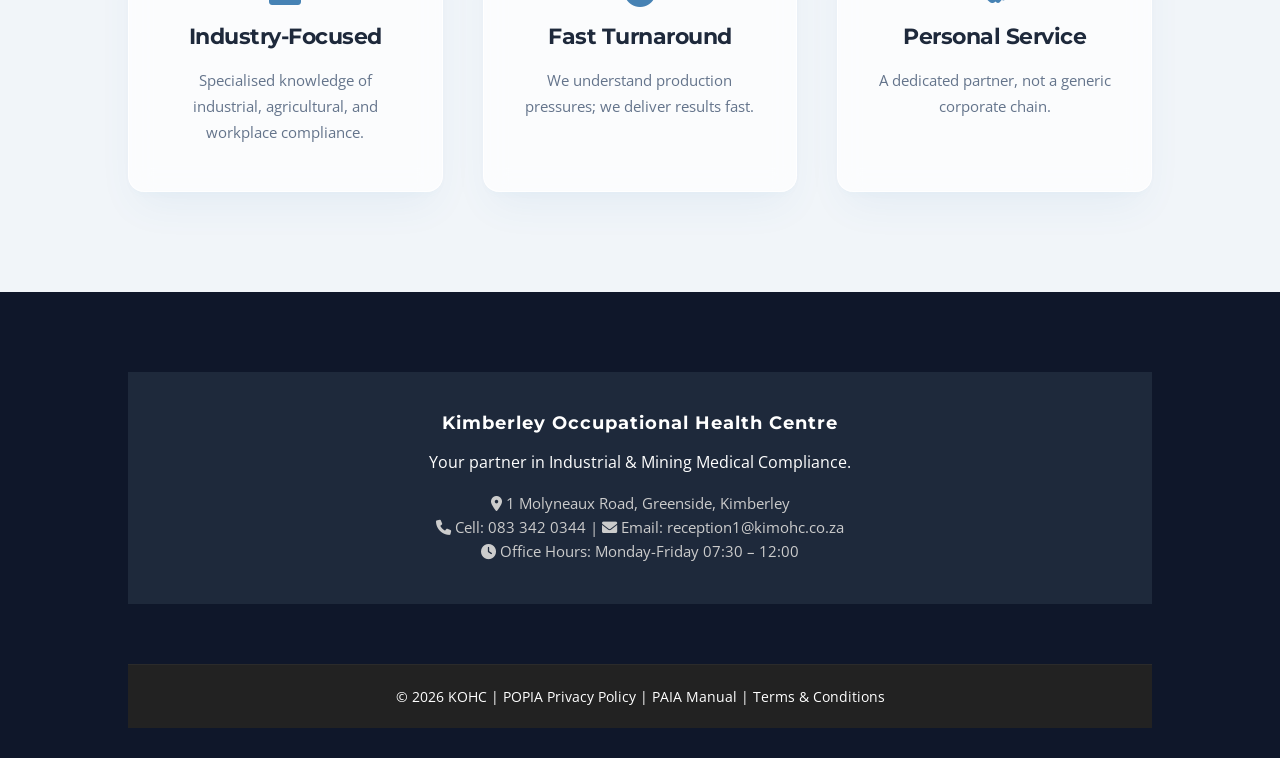
==== commit cc7b2169: "header update" ====
--- a/index.html
+++ b/index.html
@@ -21,27 +21,27 @@
         </ul>
     </nav>
 
-    <header class="hero">
-       <h1>Kimberley Occupational Health Centre</h1>
-       <p>Trusted Occupational Health for Every Industry.</p>
-       <p style="font-size: 1.3rem; margin-top: 10px; font-weight: bold; letter-spacing: 1px; color: var(--steel-blue);">COMPLIANCE. HEALTH. THRIVING BUSINESS</p>
+   <header class="hero" style="padding: 180px 10% 120px 10%; display: flex; flex-direction: column; justify-content: center; align-items: center; text-align: center; min-height: 550px; background: linear-gradient(rgba(15, 23, 42, 0.85), rgba(15, 23, 42, 0.9)), url('https://images.unsplash.com/photo-1532938911079-1b06ac7ceec7?auto=format&fit=crop&q=80&w=2070') no-repeat center center; background-size: cover; background-attachment: fixed;">
+       <h1 style="color: white; font-size: 3.2rem; margin-bottom: 20px; text-transform: uppercase;">Kimberley Occupational Health Centre</h1>
+       <p style="color: #cbd5e1; font-size: 1.25rem; margin-bottom: 10px;">Trusted Occupational Health for Every Industry.</p>
+       <p style="font-size: 1.1rem; font-weight: 800; letter-spacing: 2px; color: var(--accent-blue); text-transform: uppercase;">COMPLIANCE. HEALTH. THRIVING BUSINESS</p>
        
-       <div class="cta-group" style="margin-top: 35px; align-items: center; justify-content: center; width: 100%;">
+       <div class="cta-group" style="margin-top: 40px; display: flex; align-items: center; justify-content: center; flex-wrap: wrap; gap: 40px; width: 100%;">
             <a href="contact.html" class="btn btn-primary">Contact Us</a>
             
-            <div class="contact-info-wrapper" style="display: flex; flex-direction: column; gap: 8px; text-align: left;">
+            <div class="contact-info-wrapper" style="display: flex; flex-direction: column; gap: 10px; text-align: left; color: #e2e8f0;">
                 <div style="display: flex; gap: 20px; flex-wrap: wrap; font-size: 1rem;">
-                    <span><i class="fas fa-map-marker-alt"></i> 1 Molyneaux Road, Greenside, Kimberley</span>
-                    <span><i class="fas fa-envelope"></i> Email: reception1@kimohc.co.za</span>
-                    <span><i class="fas fa-phone"></i> Phone: 083 342 0344</span>
+                    <span><i class="fas fa-map-marker-alt" style="color: var(--accent-blue);"></i> 1 Molyneaux Road, Greenside, Kimberley</span>
+                    <span><i class="fas fa-envelope" style="color: var(--accent-blue);"></i> reception1@kimohc.co.za</span>
+                    <span><i class="fas fa-phone" style="color: var(--accent-blue);"></i> 083 342 0344</span>
                 </div>
                 <div style="font-size: 1rem;">
-                    <span><i class="fas fa-clock"></i> Office Hours: Monday-Friday 07:30 – 12:00</span>
+                    <span><i class="fas fa-clock" style="color: var(--accent-blue);"></i> Monday-Friday 07:30 – 12:00</span>
                 </div>
             </div>
         </div>
+    </header>
 
-    </header>
 
     <div class="trust-bar">
         <div class="trust-item"><i class="fas fa-check-circle"></i> HPCSA REGISTERED</div>
